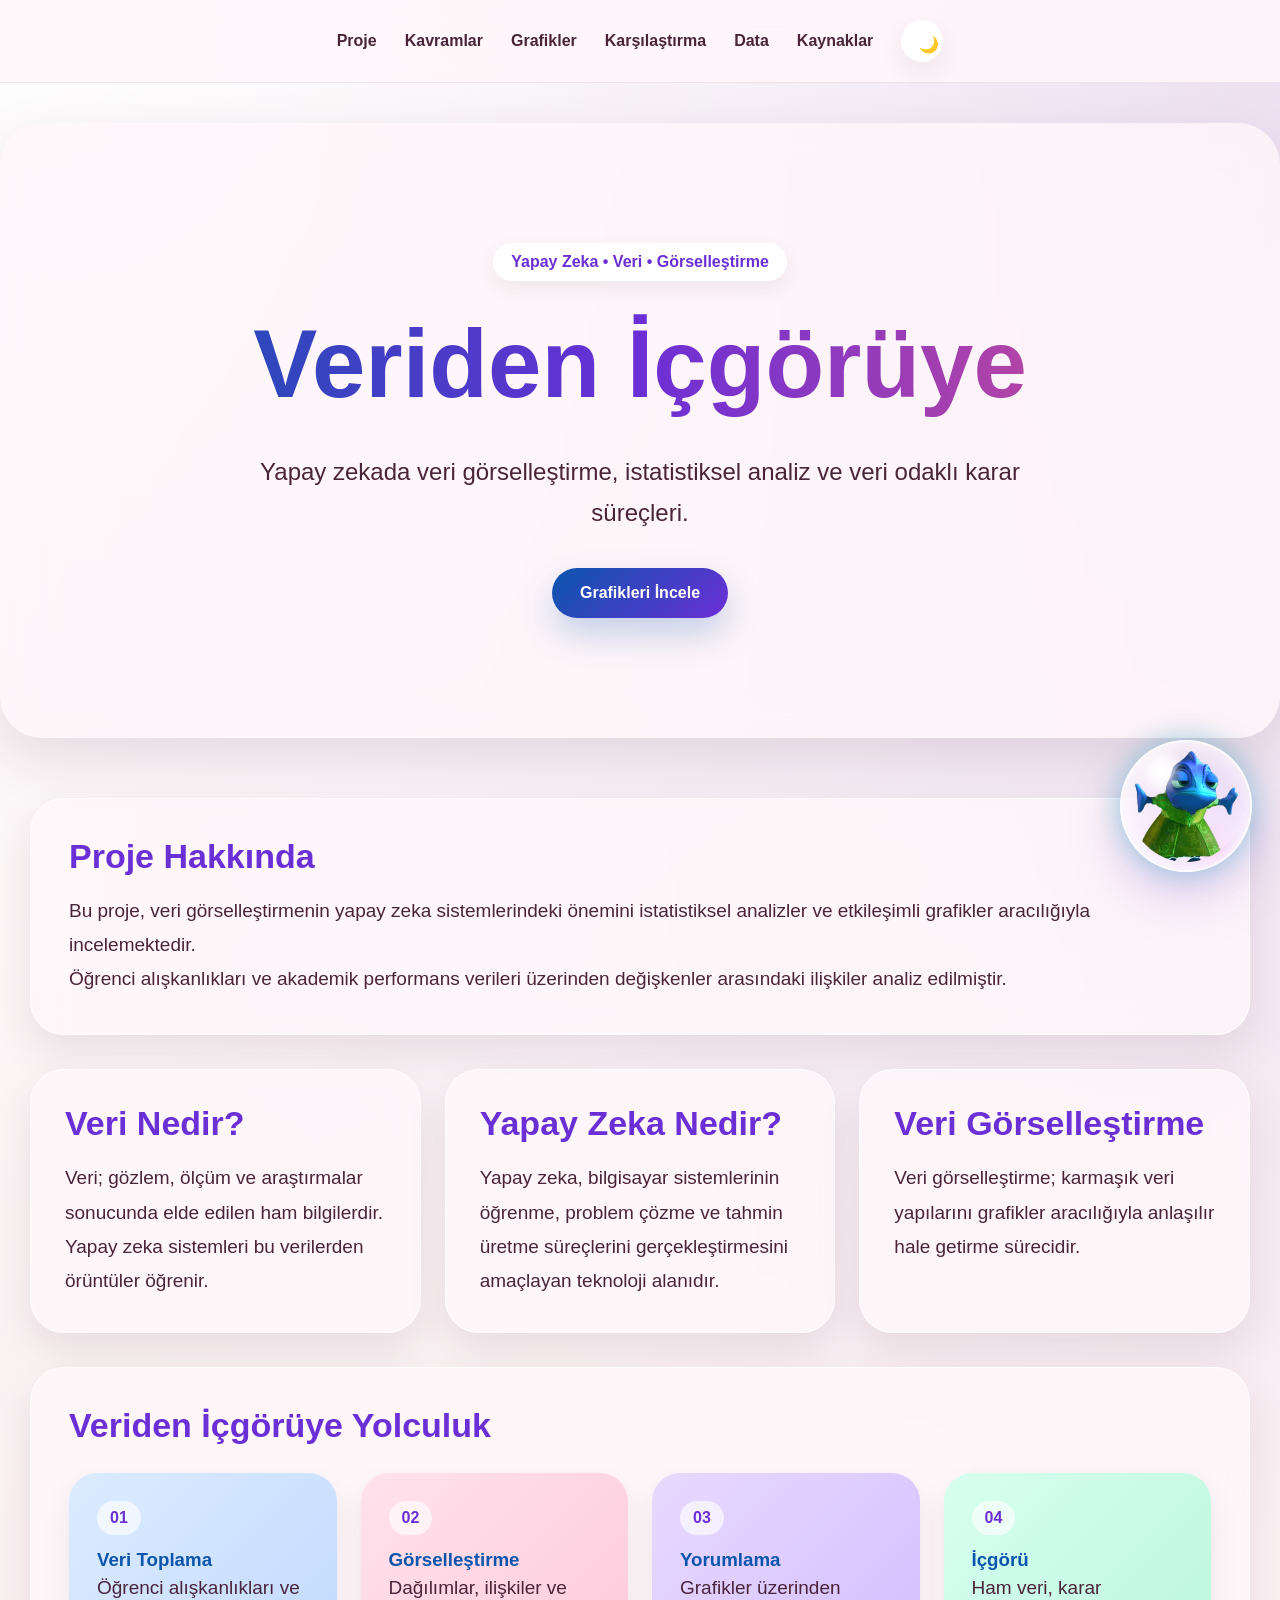
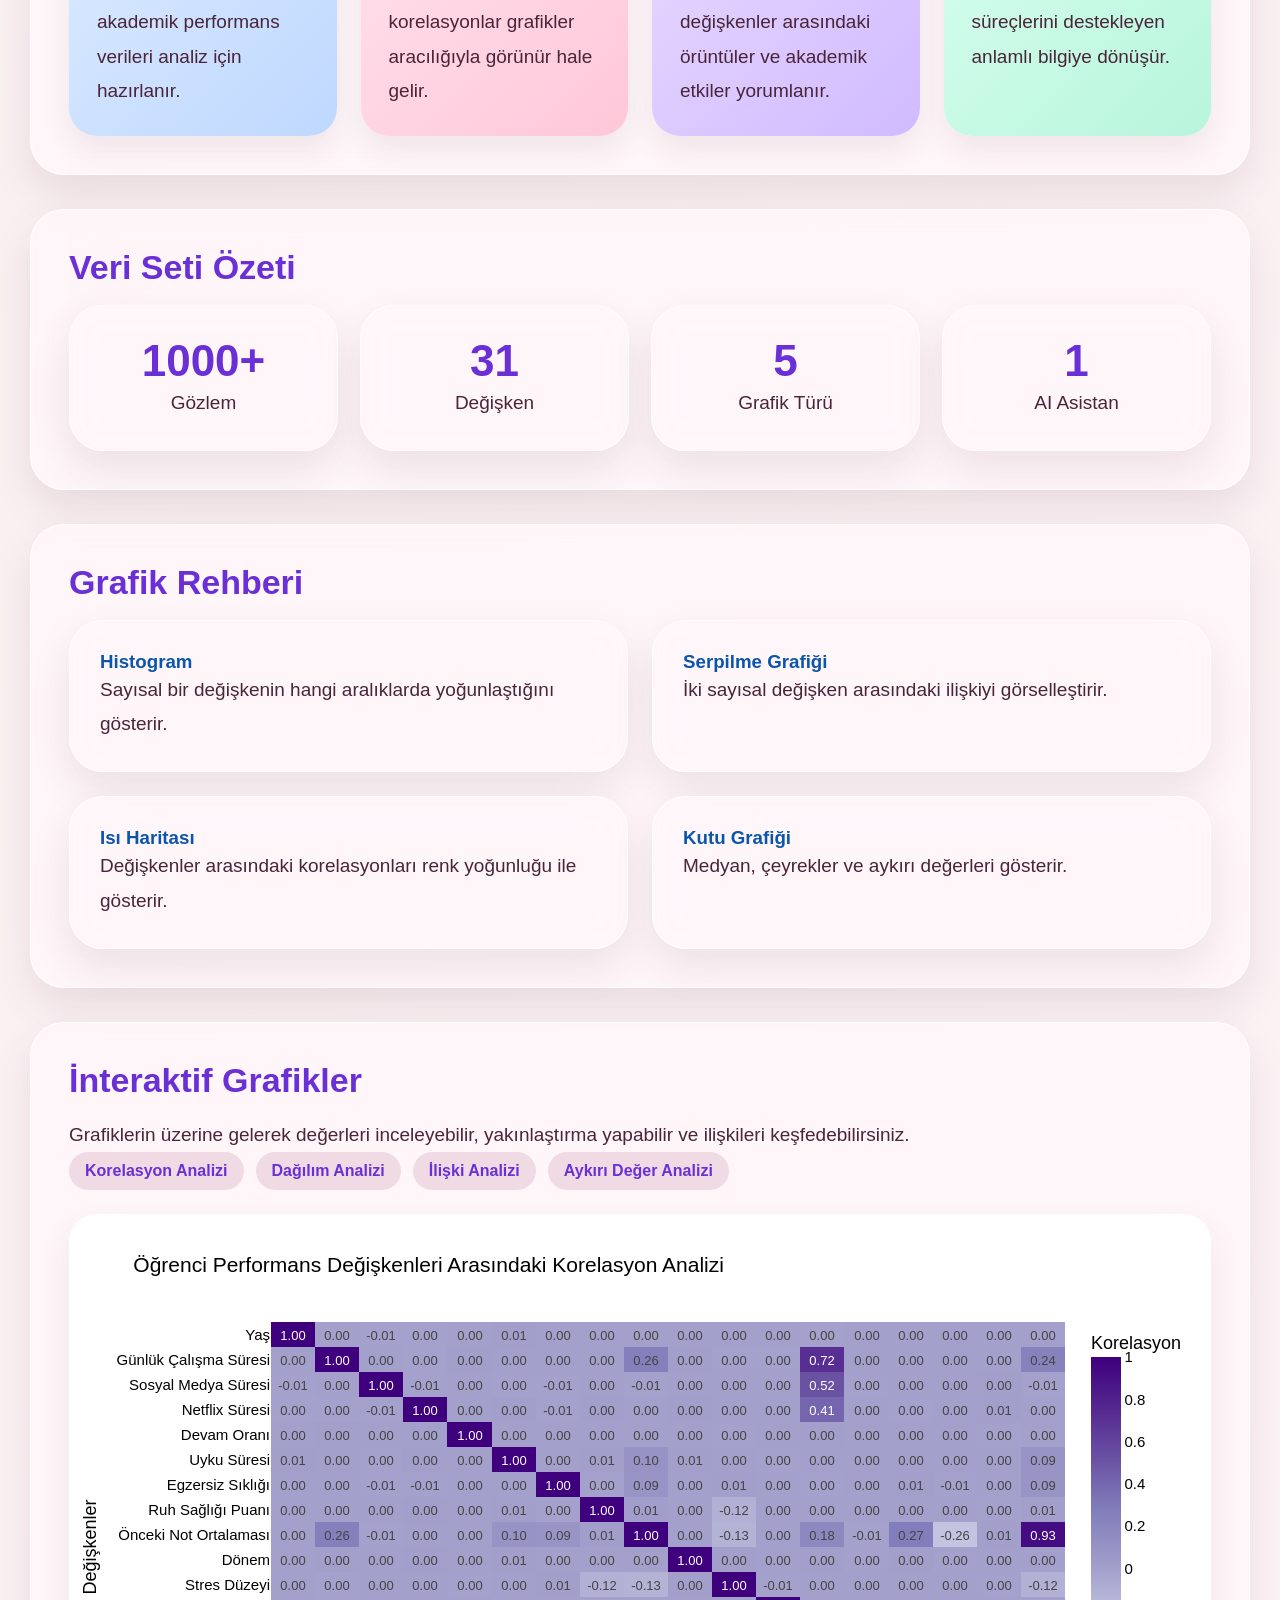
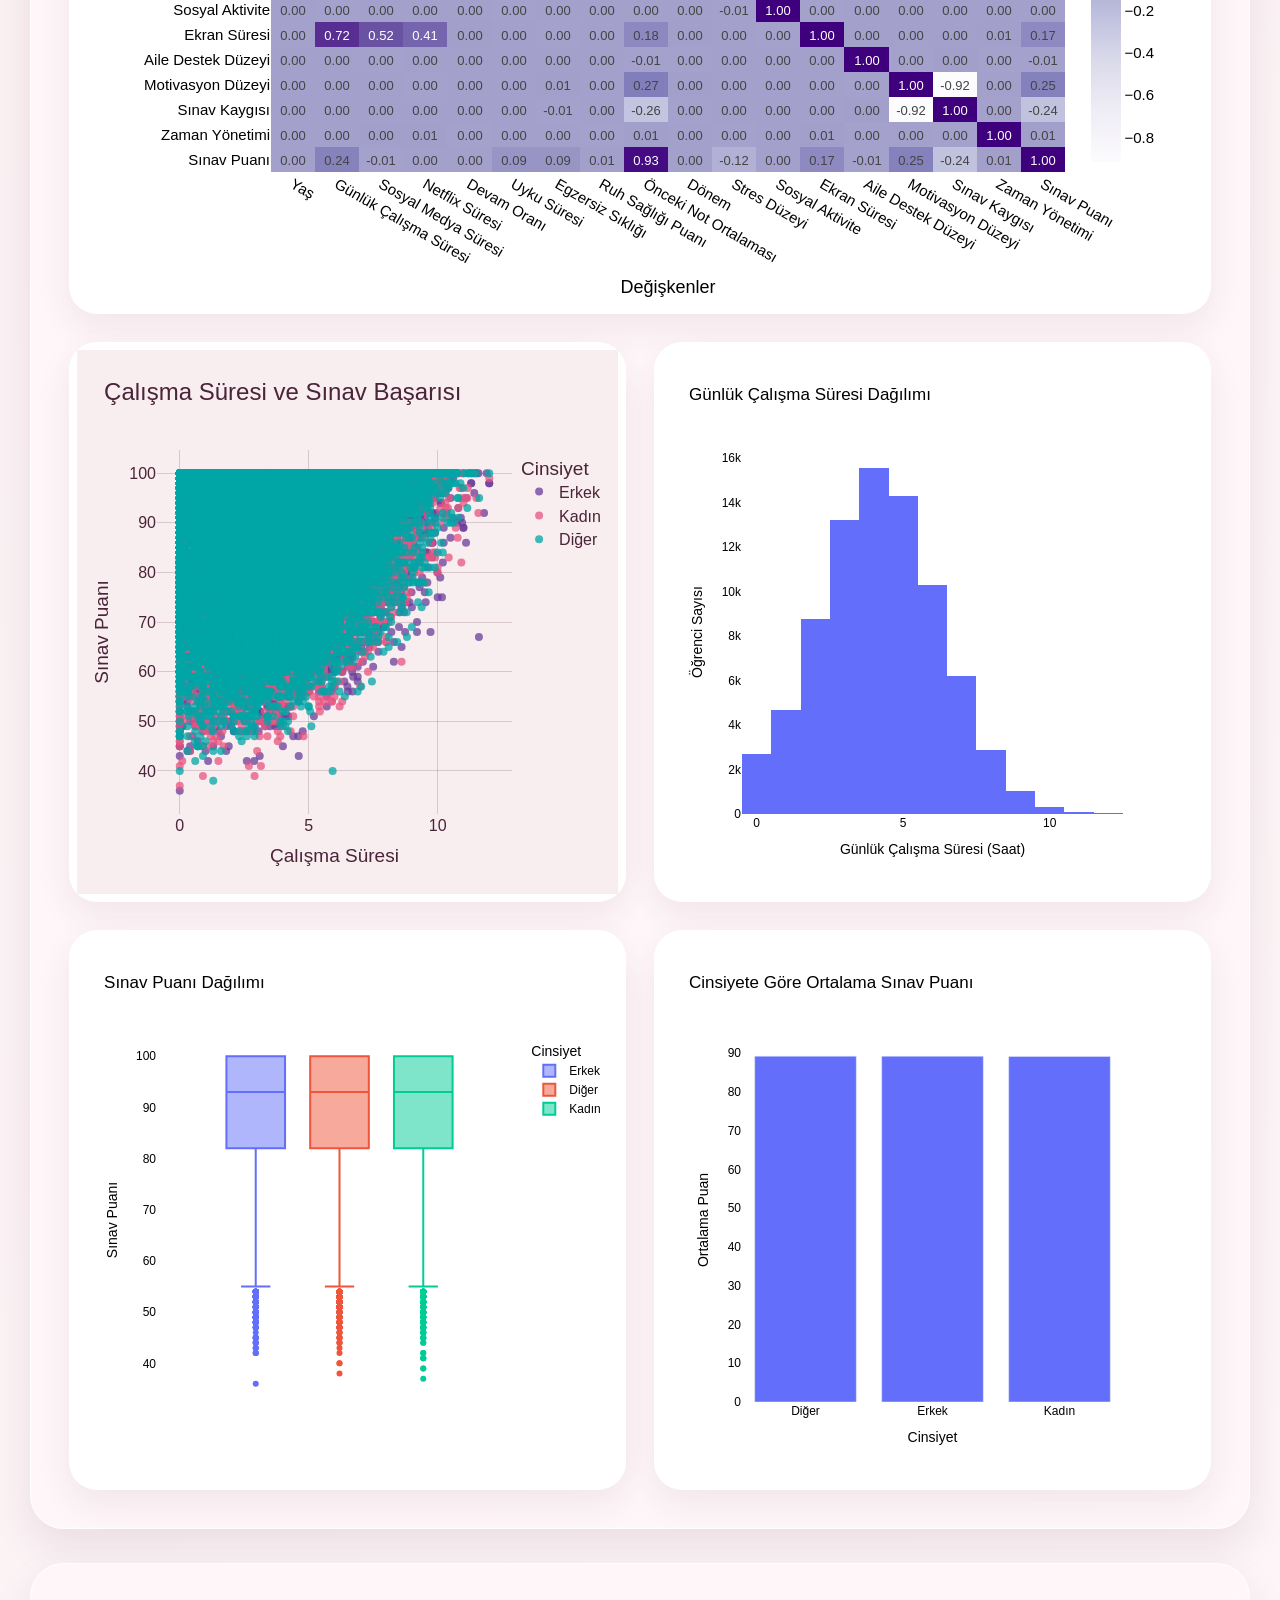
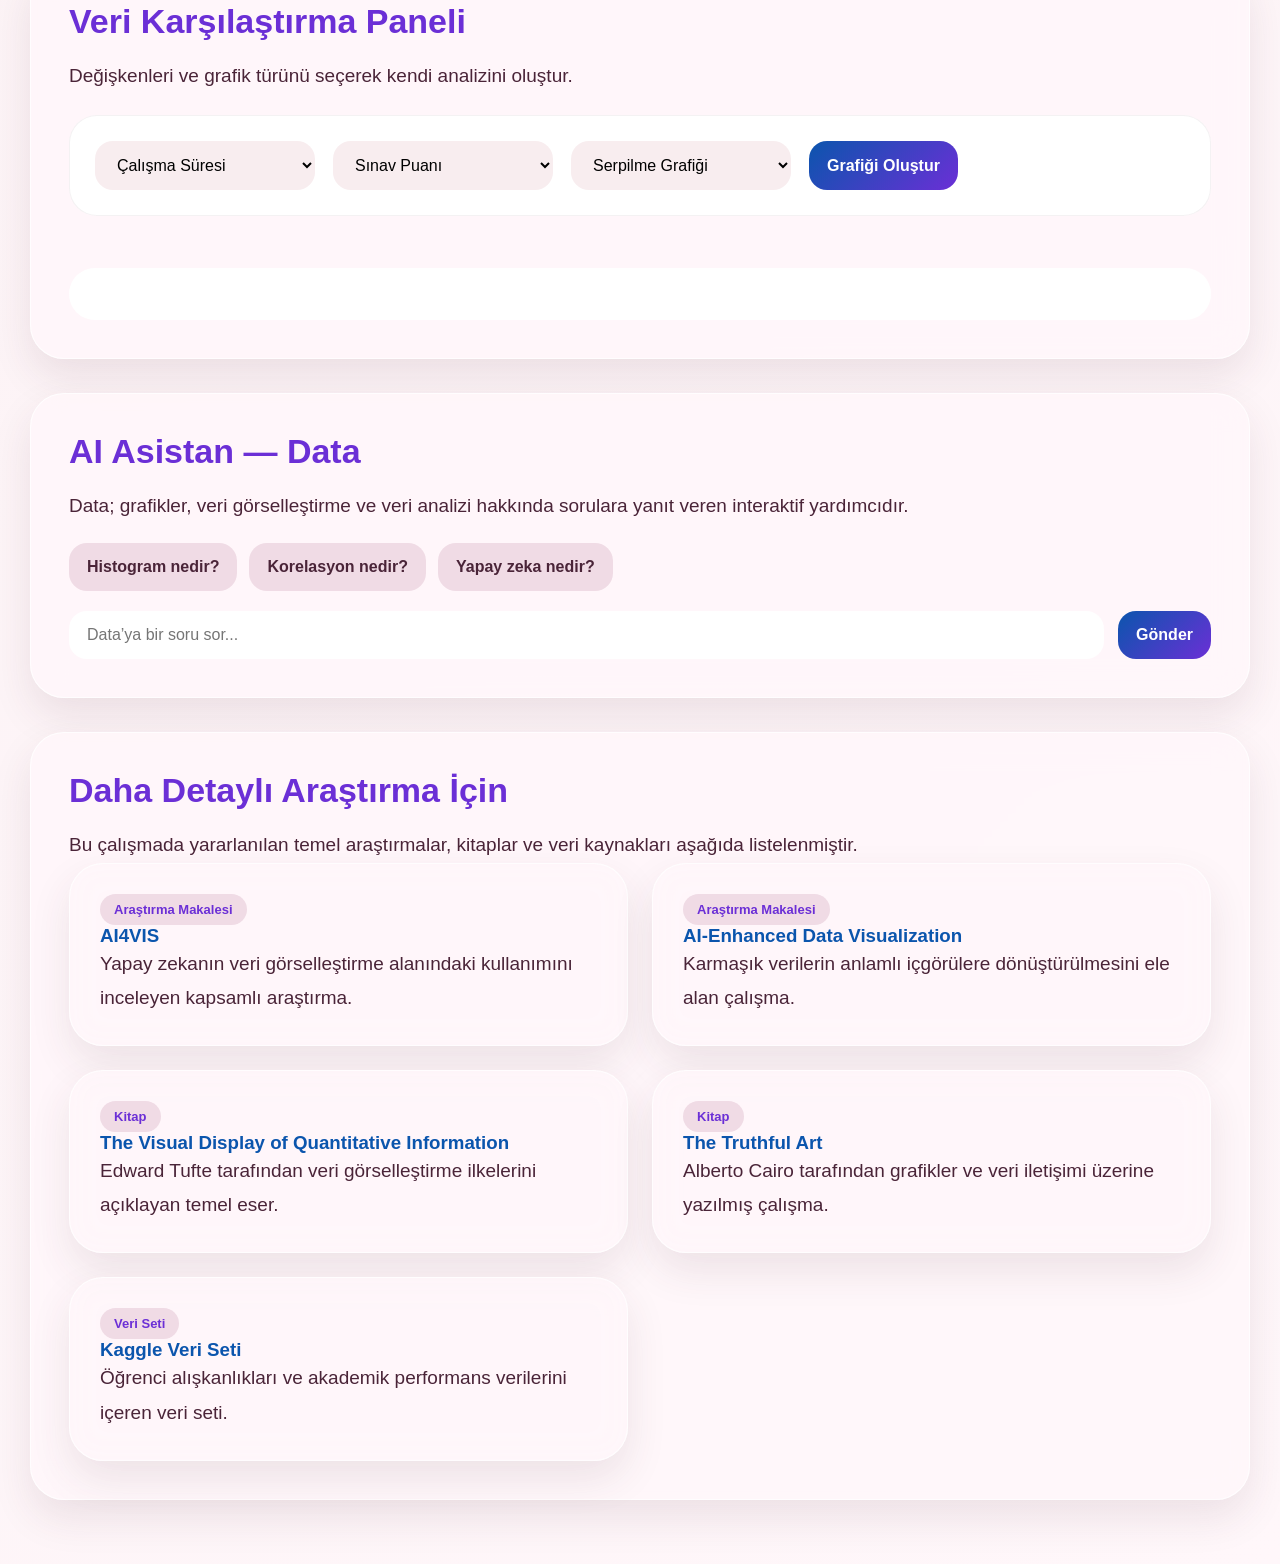
==== index.html @ aa3b6db4 "Add files via upload" ====
<!DOCTYPE html>
<html lang="tr">
<head>
  <meta charset="UTF-8">
  <meta name="viewport" content="width=device-width, initial-scale=1.0">
  <title>Veriden İçgörüye</title>
  <link rel="stylesheet" href="./style.css">
  <script src="https://cdn.plot.ly/plotly-2.35.2.min.js"></script>
  <script src="data.js"></script>
  <script src="script.js" defer></script>
</head>

<body>
  <nav class="ust-menu">
    <a href="#hakkinda">Proje</a>
    <a href="#kavramlar">Kavramlar</a>
    <a href="#grafikler">Grafikler</a>
    <a href="#compare">Karşılaştırma</a>
    <a href="#ai">Data</a>
    <a href="#kaynaklar">Kaynaklar</a>
    <button id="temaButonu" onclick="temaDegistir()">🌙</button>
  </nav>

  <section class="hero">
    <div class="etiket">Yapay Zeka • Veri • Görselleştirme</div>
    <h1>Veriden İçgörüye</h1>
    <p>Yapay zekada veri görselleştirme, istatistiksel analiz ve veri odaklı karar süreçleri.</p>
    <a href="#grafikler" class="ana-buton">Grafikleri İncele</a>
  </section>

  <main class="container">

    <section class="card" id="hakkinda">
      <h2>Proje Hakkında</h2>
      <p>Bu proje, veri görselleştirmenin yapay zeka sistemlerindeki önemini istatistiksel analizler ve etkileşimli grafikler aracılığıyla incelemektedir.</p>
      <p>Öğrenci alışkanlıkları ve akademik performans verileri üzerinden değişkenler arasındaki ilişkiler analiz edilmiştir.</p>
    </section>

    <section class="kavramlar" id="kavramlar">
      <div class="kavram-kart">
        <h2>Veri Nedir?</h2>
        <p>Veri; gözlem, ölçüm ve araştırmalar sonucunda elde edilen ham bilgilerdir. Yapay zeka sistemleri bu verilerden örüntüler öğrenir.</p>
      </div>

      <div class="kavram-kart">
        <h2>Yapay Zeka Nedir?</h2>
        <p>Yapay zeka, bilgisayar sistemlerinin öğrenme, problem çözme ve tahmin üretme süreçlerini gerçekleştirmesini amaçlayan teknoloji alanıdır.</p>
      </div>

      <div class="kavram-kart">
        <h2>Veri Görselleştirme</h2>
        <p>Veri görselleştirme; karmaşık veri yapılarını grafikler aracılığıyla anlaşılır hale getirme sürecidir.</p>
      </div>
    </section>

    <section class="card">
      <h2>Veriden İçgörüye Yolculuk</h2>

      <div class="yolculuk-grid">
        <div class="yolculuk-adim">
          <span>01</span>
          <h3>Veri Toplama</h3>
          <p>Öğrenci alışkanlıkları ve akademik performans verileri analiz için hazırlanır.</p>
        </div>

        <div class="yolculuk-adim">
          <span>02</span>
          <h3>Görselleştirme</h3>
          <p>Dağılımlar, ilişkiler ve korelasyonlar grafikler aracılığıyla görünür hale gelir.</p>
        </div>

        <div class="yolculuk-adim">
          <span>03</span>
          <h3>Yorumlama</h3>
          <p>Grafikler üzerinden değişkenler arasındaki örüntüler ve akademik etkiler yorumlanır.</p>
        </div>

        <div class="yolculuk-adim">
          <span>04</span>
          <h3>İçgörü</h3>
          <p>Ham veri, karar süreçlerini destekleyen anlamlı bilgiye dönüşür.</p>
        </div>
      </div>
    </section>

    <section class="card">
      <h2>Veri Seti Özeti</h2>
      <div class="istatistik-grid">
        <div class="istatistik-kart"><h3>1000+</h3><p>Gözlem</p></div>
        <div class="istatistik-kart"><h3>31</h3><p>Değişken</p></div>
        <div class="istatistik-kart"><h3>5</h3><p>Grafik Türü</p></div>
        <div class="istatistik-kart"><h3>1</h3><p>AI Asistan</p></div>
      </div>
    </section>

    <section class="card">
      <h2>Grafik Rehberi</h2>
      <div class="guide-grid">
        <div class="guide-item"><h3>Histogram</h3><p>Sayısal bir değişkenin hangi aralıklarda yoğunlaştığını gösterir.</p></div>
        <div class="guide-item"><h3>Serpilme Grafiği</h3><p>İki sayısal değişken arasındaki ilişkiyi görselleştirir.</p></div>
        <div class="guide-item"><h3>Isı Haritası</h3><p>Değişkenler arasındaki korelasyonları renk yoğunluğu ile gösterir.</p></div>
        <div class="guide-item"><h3>Kutu Grafiği</h3><p>Medyan, çeyrekler ve aykırı değerleri gösterir.</p></div>
      </div>
    </section>

    <section class="card" id="grafikler">
      <h2>İnteraktif Grafikler</h2>
      <p>Grafiklerin üzerine gelerek değerleri inceleyebilir, yakınlaştırma yapabilir ve ilişkileri keşfedebilirsiniz.</p>

      <div class="grafik-etiketleri">
        <span>Korelasyon Analizi</span>
        <span>Dağılım Analizi</span>
        <span>İlişki Analizi</span>
        <span>Aykırı Değer Analizi</span>
      </div>

      <div class="graphs">
        <iframe src="graphs/heatmap.html"></iframe>
        <iframe src="graphs/scatter.html"></iframe>
        <iframe src="graphs/histogram.html"></iframe>
        <iframe src="graphs/boxplot.html"></iframe>
        <iframe src="graphs/bar_chart.html"></iframe>
      </div>
    </section>

    <section class="card" id="compare">
      <h2>Veri Karşılaştırma Paneli</h2>
      <p>Değişkenleri ve grafik türünü seçerek kendi analizini oluştur.</p>

      <div class="compare-panel">
        <select id="xSelect">
          <option value="study_hours_per_day">Çalışma Süresi</option>
          <option value="social_media_hours">Sosyal Medya</option>
          <option value="sleep_hours">Uyku Süresi</option>
          <option value="motivation_level">Motivasyon</option>
        </select>

        <select id="ySelect">
          <option value="exam_score">Sınav Puanı</option>
          <option value="stress_level">Stres Düzeyi</option>
          <option value="mental_health_rating">Ruh Sağlığı</option>
          <option value="screen_time">Ekran Süresi</option>
        </select>

        <select id="chartSelect">
          <option value="scatter">Serpilme Grafiği</option>
          <option value="bar">Sütun Grafiği</option>
          <option value="histogram">Histogram</option>
          <option value="box">Kutu Grafiği</option>
        </select>

        <button onclick="generateComparison()">Grafiği Oluştur</button>
      </div>

      <div id="comparisonChart"></div>
      <div id="comparisonResult"></div>
    </section>

    <section class="card data-chat" id="ai">
      <h2>AI Asistan — Data</h2>
      <p>Data; grafikler, veri görselleştirme ve veri analizi hakkında sorulara yanıt veren interaktif yardımcıdır.</p>

      <div class="hazir-sorular">
        <button onclick="hazirSoru('Histogram nedir?')">Histogram nedir?</button>
        <button onclick="hazirSoru('Korelasyon nedir?')">Korelasyon nedir?</button>
        <button onclick="hazirSoru('Yapay zeka nedir?')">Yapay zeka nedir?</button>
      </div>

      <div id="chatAlan"></div>

      <div class="chat-giris">
        <input type="text" id="kullaniciSorusu" placeholder="Data’ya bir soru sor...">
        <button onclick="dataCevapla()">Gönder</button>
      </div>
    </section>

    <section class="card" id="kaynaklar">
      <h2>Daha Detaylı Araştırma İçin</h2>
      <p class="small">Bu çalışmada yararlanılan temel araştırmalar, kitaplar ve veri kaynakları aşağıda listelenmiştir.</p>

      <div class="kaynak-grid">
        <a class="kaynak-kart" href="https://arxiv.org/pdf/2102.01330" target="_blank">
          <span class="etiket-mini">Araştırma Makalesi</span>
          <h3>AI4VIS</h3>
          <p>Yapay zekanın veri görselleştirme alanındaki kullanımını inceleyen kapsamlı araştırma.</p>
        </a>

        <a class="kaynak-kart" href="https://www.researchgate.net/publication/377444414_AI-Enhanced_Data_Visualization_Transforming_Complex_Data_into_Actionable_Insights" target="_blank">
          <span class="etiket-mini">Araştırma Makalesi</span>
          <h3>AI-Enhanced Data Visualization</h3>
          <p>Karmaşık verilerin anlamlı içgörülere dönüştürülmesini ele alan çalışma.</p>
        </a>

        <div class="kaynak-kart">
          <span class="etiket-mini">Kitap</span>
          <h3>The Visual Display of Quantitative Information</h3>
          <p>Edward Tufte tarafından veri görselleştirme ilkelerini açıklayan temel eser.</p>
        </div>

        <div class="kaynak-kart">
          <span class="etiket-mini">Kitap</span>
          <h3>The Truthful Art</h3>
          <p>Alberto Cairo tarafından grafikler ve veri iletişimi üzerine yazılmış çalışma.</p>
        </div>

        <a class="kaynak-kart" href="https://www.kaggle.com/datasets/aryan208/student-habits-and-academic-performance-dataset" target="_blank">
          <span class="etiket-mini">Veri Seti</span>
          <h3>Kaggle Veri Seti</h3>
          <p>Öğrenci alışkanlıkları ve akademik performans verilerini içeren veri seti.</p>
        </a>
      </div>
    </section>

  </main>

  





<button id="dataFloatButton" onclick="document.getElementById('ai').scrollIntoView({behavior:'smooth', block:'center'})">
  <span class="data-bubble-img">
    <img src="assets/data-chameleon.png" alt="Data">
  </span>
</button>




</body>
</html>
---- style.css ----
*{
  margin:0;
  padding:0;
  box-sizing:border-box;
  scroll-behavior:smooth;
}

body{
  font-family:-apple-system,BlinkMacSystemFont,"Segoe UI",sans-serif;
  background:
    radial-gradient(circle at top left, rgba(255,255,255,0.95), transparent 28%),
    radial-gradient(circle at top right, rgba(107,47,214,0.14), transparent 24%),
    linear-gradient(135deg,#F8EDEF,#FFF7FA);
  color:#4A2438;
  overflow-x:hidden;
}

/* NAVBAR */
.ust-menu{
  position:sticky;
  top:0;
  z-index:9999;
  width:100%;
  display:flex;
  justify-content:center;
  align-items:center;
  gap:28px;
  padding:20px;
  background:rgba(255,247,250,0.82);
  backdrop-filter:blur(18px);
  border-bottom:1px solid rgba(74,36,56,0.08);
}

.ust-menu a{
  text-decoration:none;
  color:#4A2438;
  font-weight:700;
  transition:.2s;
}

.ust-menu a:hover{
  color:#6b2fd6;
}

#temaButonu{
  width:42px;
  height:42px;
  border:none;
  border-radius:50%;
  background:white;
  cursor:pointer;
  box-shadow:0 10px 24px rgba(74,36,56,0.08);
}

/* HERO */
.hero{
  max-width:1350px;
  margin:40px auto 30px;
  padding:120px 40px;
  text-align:center;
  border-radius:42px;
  background:rgba(255,247,250,0.78);
  backdrop-filter:blur(18px);
  box-shadow:0 20px 55px rgba(74,36,56,0.12);
}

.etiket{
  display:inline-block;
  padding:10px 18px;
  border-radius:999px;
  background:white;
  color:#6b2fd6;
  font-weight:700;
  box-shadow:0 8px 20px rgba(74,36,56,0.08);
}

.hero h1{
  margin:26px 0 18px;
  padding-bottom:14px;
  font-size:96px;
  line-height:1.18;
  overflow:visible;
  background:linear-gradient(90deg,#0b55ad,#6b2fd6,#d94f8c);
  -webkit-background-clip:text;
  -webkit-text-fill-color:transparent;
}

.hero p{
  max-width:850px;
  margin:auto;
  font-size:24px;
  line-height:1.7;
}

.ana-buton{
  display:inline-block;
  margin-top:34px;
  padding:16px 28px;
  border-radius:999px;
  background:linear-gradient(135deg,#0b55ad,#6b2fd6);
  color:white;
  text-decoration:none;
  font-weight:700;
  box-shadow:0 16px 35px rgba(11,85,173,0.24);
}

/* CONTAINER */
.container{
  max-width:1350px;
  margin:auto;
  padding:30px;
}

/* CARD */
.card,
.kavram-kart,
.guide-item,
.kaynak-kart,
.istatistik-kart{
  background:rgba(255,247,250,0.82);
  backdrop-filter:blur(16px);
  border-radius:34px;
  border:1px solid rgba(255,255,255,0.8);
  box-shadow:0 18px 40px rgba(74,36,56,0.10);
}

.card{
  padding:38px;
  margin-bottom:34px;
}

.card:hover,
.kavram-kart:hover,
.guide-item:hover,
.kaynak-kart:hover,
.istatistik-kart:hover{
  transform:translateY(-4px);
  transition:.25s ease;
}

h2{
  font-size:34px;
  color:#6b2fd6;
  margin-bottom:18px;
}

h3{
  color:#0b55ad;
}

p,
li{
  font-size:19px;
  line-height:1.8;
}

/* KAVRAMLAR */
.kavramlar{
  display:grid;
  grid-template-columns:repeat(3,1fr);
  gap:24px;
  margin-bottom:34px;
}

.kavram-kart{
  padding:34px;
}

/* YOLCULUK */
.yolculuk-grid{
  display:grid;
  grid-template-columns:repeat(4,1fr);
  gap:24px;
  margin-top:28px;
}

.yolculuk-adim{
  position:relative;
  overflow:hidden;
  padding:28px;
  border-radius:28px;
  box-shadow:0 14px 30px rgba(74,36,56,0.08);
}

.yolculuk-adim:nth-child(1){
  background:linear-gradient(135deg,#DCEBFF,#BFD8FF);
}

.yolculuk-adim:nth-child(2){
  background:linear-gradient(135deg,#FFE2EC,#FFC7D9);
}

.yolculuk-adim:nth-child(3){
  background:linear-gradient(135deg,#E8D9FF,#D0BBFF);
}

.yolculuk-adim:nth-child(4){
  background:linear-gradient(135deg,#D8FFF0,#B7F5DB);
}

.yolculuk-adim span{
  display:inline-block;
  margin-bottom:14px;
  padding:8px 13px;
  border-radius:999px;
  background:rgba(255,255,255,0.65);
  font-weight:800;
  color:#6b2fd6;
}

/* İSTATİSTİK */
.istatistik-grid{
  display:grid;
  grid-template-columns:repeat(4,1fr);
  gap:22px;
}

.istatistik-kart{
  padding:30px;
  text-align:center;
}

.istatistik-kart h3{
  font-size:44px;
  color:#6b2fd6;
}

/* REHBER */
.guide-grid{
  display:grid;
  grid-template-columns:repeat(2,1fr);
  gap:24px;
}

.guide-item{
  padding:30px;
}

/* GRAFİKLER */
.grafik-etiketleri{
  display:flex;
  flex-wrap:wrap;
  gap:12px;
  margin-bottom:24px;
}

.grafik-etiketleri span{
  padding:10px 16px;
  border-radius:999px;
  background:#f0dbe5;
  color:#6b2fd6;
  font-weight:700;
}

.graphs{
  display:grid;
  grid-template-columns:1fr 1fr;
  gap:28px;
}

.graphs iframe:first-child{
  grid-column:1 / -1;
  height:700px;
}

iframe{
  width:100%;
  height:560px;
  border:none;
  border-radius:28px;
  background:white;
  box-shadow:0 14px 35px rgba(74,36,56,0.08);
}

/* COMPARE */
.compare-panel{
  display:flex;
  flex-wrap:wrap;
  gap:18px;
  margin-top:22px;
  padding:26px;
  border-radius:28px;
  background:white;
  box-shadow:inset 0 0 0 1px rgba(74,36,56,0.06);
}

select,
button,
input{
  border:none;
  border-radius:18px;
  padding:15px 18px;
  font-size:16px;
}

select{
  min-width:220px;
  background:#F8EDEF;
}

button{
  background:linear-gradient(135deg,#0b55ad,#6b2fd6);
  color:white;
  cursor:pointer;
  font-weight:700;
}

#comparisonChart{
  margin-top:28px;
  border-radius:28px;
  overflow:hidden;
  background:white;
  box-shadow:0 16px 40px rgba(74,36,56,0.10);
}

#comparisonResult{
  margin-top:24px;
  padding:26px;
  border-radius:26px;
  background:white;
}

/* CHAT */
.hazir-sorular{
  display:flex;
  flex-wrap:wrap;
  gap:12px;
  margin:20px 0;
}

.hazir-sorular button{
  background:#f0dbe5;
  color:#4A2438;
}

.chat-giris{
  display:flex;
  gap:14px;
  margin-top:20px;
}

.chat-giris input{
  flex:1;
  background:white;
}

.chat-mesaj{
  max-width:78%;
  padding:18px 20px;
  border-radius:24px;
  margin-bottom:16px;
}

.bot{
  background:#f0dbe5;
}

.kullanici{
  background:linear-gradient(135deg,#0b55ad,#6b2fd6);
  color:white;
  margin-left:auto;
}

/* KAYNAK */
.kaynak-grid{
  display:grid;
  grid-template-columns:repeat(2,1fr);
  gap:24px;
}

.kaynak-kart{
  display:block;
  padding:30px;
  text-decoration:none;
  color:#4A2438;
}

.etiket-mini{
  display:inline-block;
  padding:8px 14px;
  border-radius:999px;
  background:#f0dbe5;
  color:#6b2fd6;
  font-size:13px;
  font-weight:700;
}

/* DATA */
#dataFloatButton{
  position:fixed;
  right:28px;
  bottom:28px;
  z-index:99999;
  display:flex;
  align-items:center;
  gap:12px;
  min-width:155px;
  height:78px;
  padding:10px 18px;
  border:none;
  border-radius:999px;
  background:linear-gradient(135deg,#8ef0c0,#6ad7ff,#d9b8ff);
  color:#4A2438;
  box-shadow:0 20px 45px rgba(107,47,214,0.28);
  cursor:pointer;
  animation:dataFloat 3s ease-in-out infinite;
}

.data-bubble-img{
  width:58px;
  height:58px;
  border-radius:50%;
  background:rgba(255,255,255,0.55);
  display:flex;
  align-items:center;
  justify-content:center;
  overflow:hidden;
}

.data-bubble-img img{
  width:52px;
  height:52px;
  object-fit:contain;
}

@keyframes dataFloat{
  0%,100%{ transform:translateY(0) rotate(-1deg); }
  50%{ transform:translateY(-9px) rotate(2deg); }
}

/* DARK */
body.karanlik{
  background:
    radial-gradient(circle at top right, rgba(107,47,214,0.25), transparent 24%),
    linear-gradient(135deg,#120819,#1d0f2b,#08172f);
  color:#F8EDEF;
}

body.karanlik .ust-menu,
body.karanlik .hero,
body.karanlik .card,
body.karanlik .kavram-kart,
body.karanlik .guide-item,
body.karanlik .kaynak-kart,
body.karanlik .istatistik-kart{
  background:rgba(26,16,40,0.84);
  color:#F8EDEF;
}

body.karanlik p,
body.karanlik li,
body.karanlik .ust-menu a{
  color:#f2dce8;
}

body.karanlik select,
body.karanlik input,
body.karanlik .compare-panel{
  background:#241235;
  color:white;
}

/* MOBILE */
@media(max-width:900px){

  .hero{
    padding:80px 24px;
  }

  .hero h1{
    font-size:58px;
  }

  .kavramlar,
  .graphs,
  .istatistik-grid,
  .guide-grid,
  .kaynak-grid,
  .yolculuk-grid{
    grid-template-columns:1fr;
  }

  .container{
    padding:18px;
  }

  #dataFloatButton{
    right:16px;
    bottom:16px;
  }
}

/* DATA SADE BALONCUK */
#dataFloatButton{
  min-width:92px !important;
  width:92px !important;
  height:92px !important;
  padding:0 !important;
  border-radius:50% !important;
  background:rgba(255,247,250,0.72) !important;
  backdrop-filter:blur(18px) !important;
  border:1px solid rgba(255,255,255,0.85) !important;
  display:flex !important;
  align-items:center !important;
  justify-content:center !important;
  overflow:hidden !important;
}

.data-bubble-img{
  width:82px !important;
  height:82px !important;
  border-radius:50% !important;
  background:
    radial-gradient(circle at 35% 25%, rgba(255,255,255,0.9), transparent 25%),
    rgba(255,255,255,0.35) !important;
  display:flex !important;
  align-items:center !important;
  justify-content:center !important;
}

.data-bubble-img img{
  width:76px !important;
  height:76px !important;
  object-fit:contain !important;
  transition:filter .35s ease, transform .35s ease !important;
}

/* Grafik türüne göre Data rengi */
#dataFloatButton.data-scatter .data-bubble-img img{
  filter:hue-rotate(120deg) saturate(1.45) brightness(1.05);
}

#dataFloatButton.data-histogram .data-bubble-img img{
  filter:hue-rotate(300deg) saturate(1.55) brightness(1.08);
}

#dataFloatButton.data-bar .data-bubble-img img{
  filter:hue-rotate(190deg) saturate(1.6) brightness(1.05);
}

#dataFloatButton.data-box .data-bubble-img img{
  filter:hue-rotate(260deg) saturate(1.55) brightness(1.05);
}

/* DATA ANİMETİK BALONCUK */
#dataFloatButton{
  width:132px !important;
  height:132px !important;
  min-width:132px !important;
  padding:0 !important;
  border-radius:50% !important;
  background:
    radial-gradient(circle at 30% 22%, rgba(255,255,255,0.95), transparent 18%),
    radial-gradient(circle at 72% 82%, rgba(255,170,230,0.45), transparent 20%),
    linear-gradient(135deg, rgba(255,255,255,0.45), rgba(203,170,255,0.35)) !important;
  backdrop-filter:blur(18px) saturate(1.4) !important;
  border:2px solid rgba(255,255,255,0.85) !important;
  box-shadow:
    0 0 28px rgba(217,79,140,0.35),
    0 22px 55px rgba(107,47,214,0.25),
    inset 0 0 24px rgba(255,255,255,0.95),
    inset 10px 12px 24px rgba(255,255,255,0.45) !important;
  overflow:hidden !important;
  animation:dataBubbleFloat 3.4s ease-in-out infinite !important;
}

#dataFloatButton::before{
  content:"";
  position:absolute;
  inset:8px;
  border-radius:50%;
  background:
    radial-gradient(circle at 30% 20%, rgba(255,255,255,0.9), transparent 18%),
    radial-gradient(circle at 80% 78%, rgba(255,255,255,0.35), transparent 20%);
  pointer-events:none;
  z-index:3;
}

#dataFloatButton::after{
  content:"";
  position:absolute;
  width:34px;
  height:34px;
  right:-14px;
  bottom:-10px;
  border-radius:50%;
  background:rgba(255,255,255,0.55);
  box-shadow:
    22px 28px 0 -8px rgba(255,255,255,0.45),
    38px 48px 0 -14px rgba(255,255,255,0.35);
  z-index:4;
}

.data-bubble-img{
  width:112px !important;
  height:112px !important;
  border-radius:50% !important;
  overflow:hidden !important;
  background:transparent !important;
  display:flex !important;
  align-items:center !important;
  justify-content:center !important;
  position:relative !important;
  z-index:2 !important;
}

.data-bubble-img img{
  width:118px !important;
  height:118px !important;
  object-fit:cover !important;
  border-radius:50% !important;
  transform:scale(1.18) translateY(3px) !important;
  mix-blend-mode:multiply;
  transition:filter .4s ease, transform .4s ease !important;
}

/* Yazı görünmesin */
#dataFloatButton strong{
  display:none !important;
}

/* Grafik seçimine göre baloncuk + Data rengi */
#dataFloatButton.data-scatter{
  box-shadow:
    0 0 30px rgba(0,166,166,0.38),
    0 22px 55px rgba(107,47,214,0.22),
    inset 0 0 24px rgba(255,255,255,0.95) !important;
}

#dataFloatButton.data-scatter .data-bubble-img img{
  filter:hue-rotate(120deg) saturate(1.5) brightness(1.08);
}

#dataFloatButton.data-histogram{
  box-shadow:
    0 0 30px rgba(231,84,128,0.42),
    0 22px 55px rgba(217,79,140,0.24),
    inset 0 0 24px rgba(255,255,255,0.95) !important;
}

#dataFloatButton.data-histogram .data-bubble-img img{
  filter:hue-rotate(305deg) saturate(1.65) brightness(1.08);
}

#dataFloatButton.data-bar{
  box-shadow:
    0 0 30px rgba(77,124,255,0.42),
    0 22px 55px rgba(11,85,173,0.25),
    inset 0 0 24px rgba(255,255,255,0.95) !important;
}

#dataFloatButton.data-bar .data-bubble-img img{
  filter:hue-rotate(190deg) saturate(1.7) brightness(1.08);
}

#dataFloatButton.data-box{
  box-shadow:
    0 0 30px rgba(139,92,246,0.45),
    0 22px 55px rgba(107,47,214,0.26),
    inset 0 0 24px rgba(255,255,255,0.95) !important;
}

#dataFloatButton.data-box .data-bubble-img img{
  filter:hue-rotate(260deg) saturate(1.65) brightness(1.08);
}

@keyframes dataBubbleFloat{
  0%,100%{
    transform:translateY(0) rotate(-1deg) scale(1);
  }
  50%{
    transform:translateY(-10px) rotate(2deg) scale(1.03);
  }
}
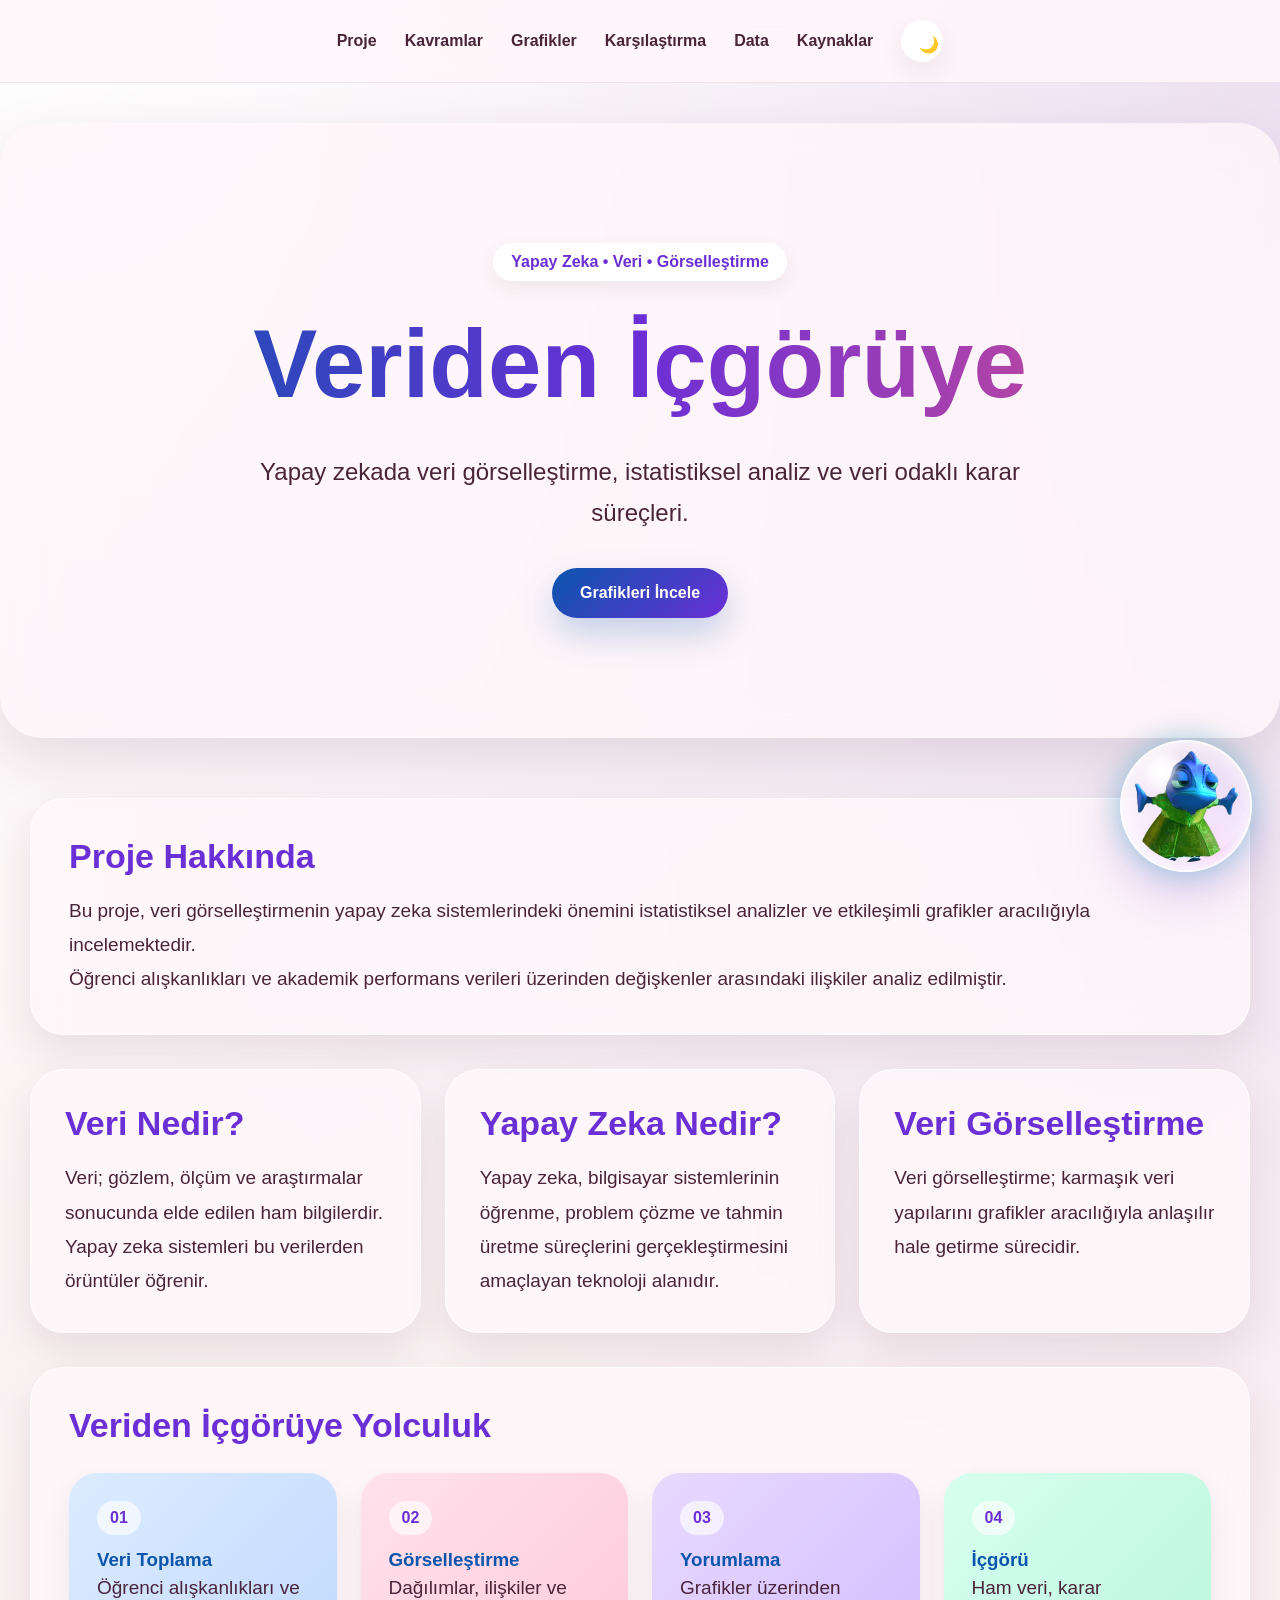
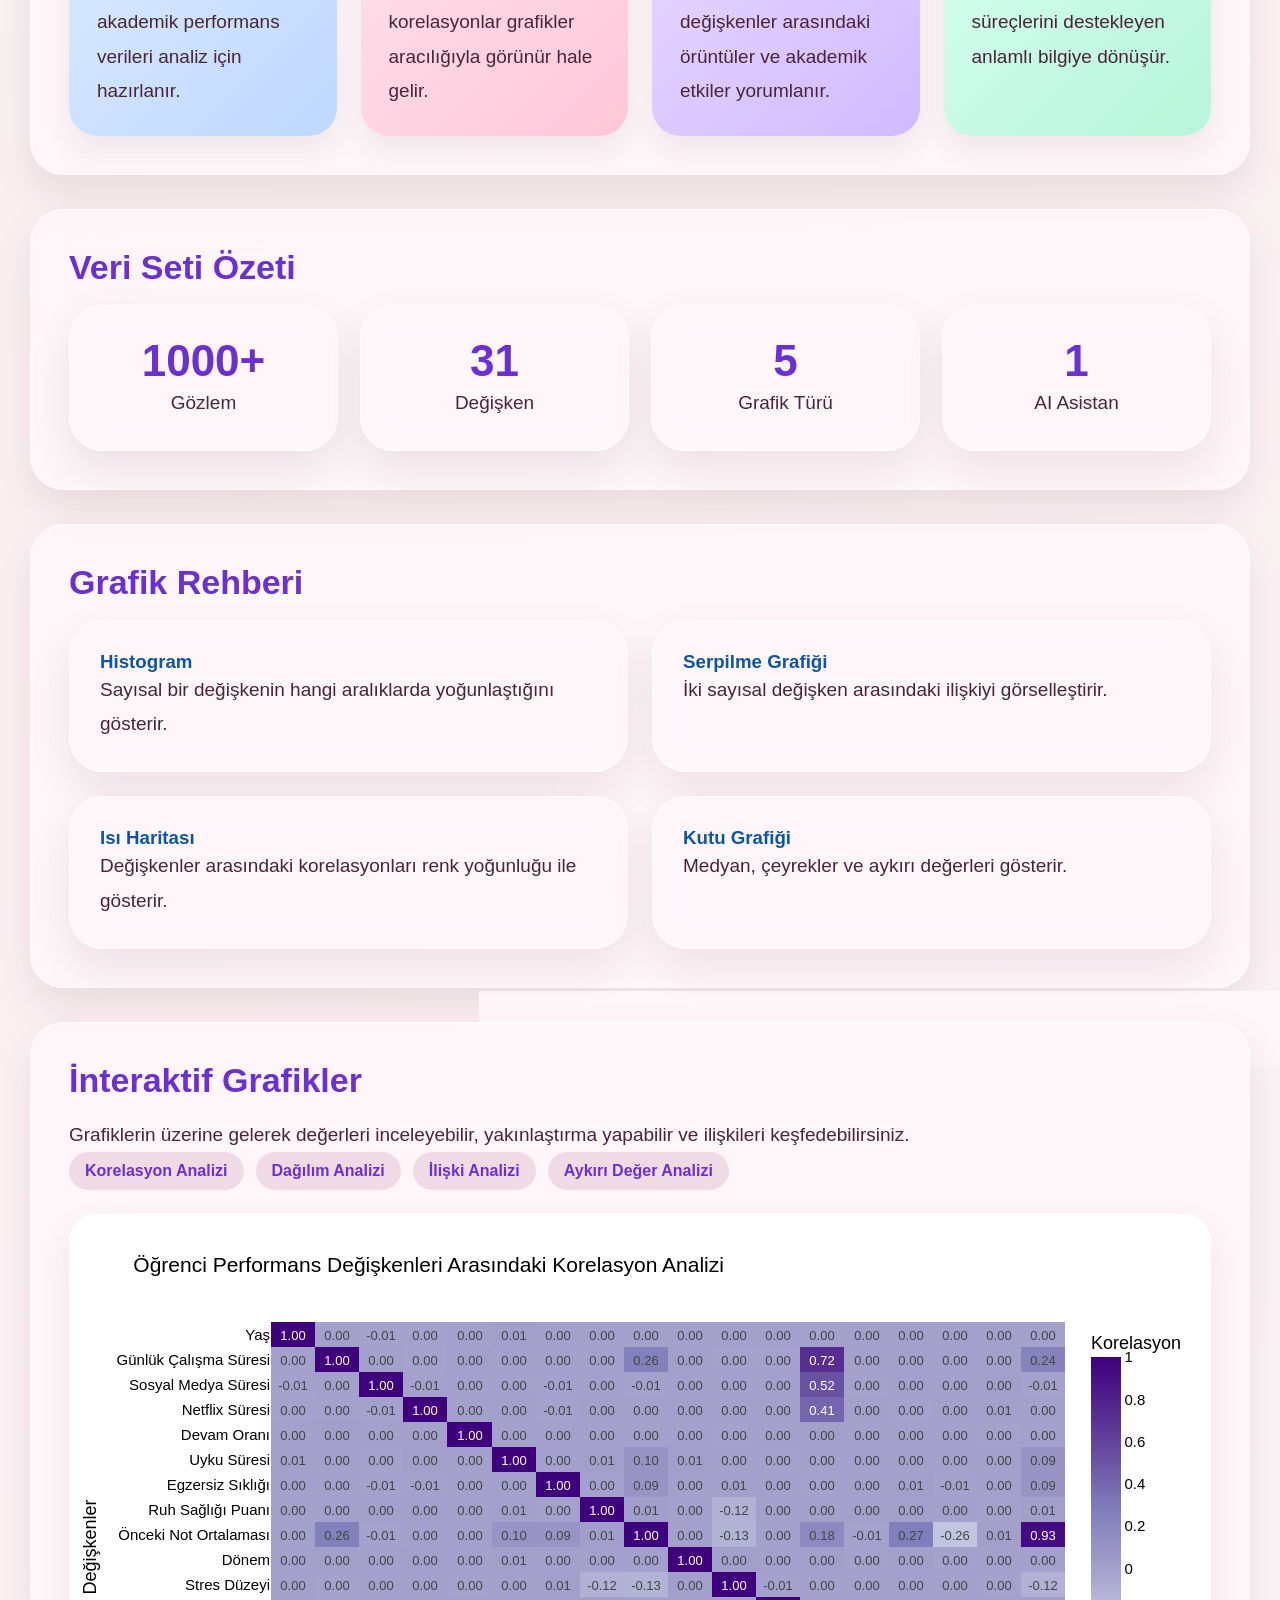
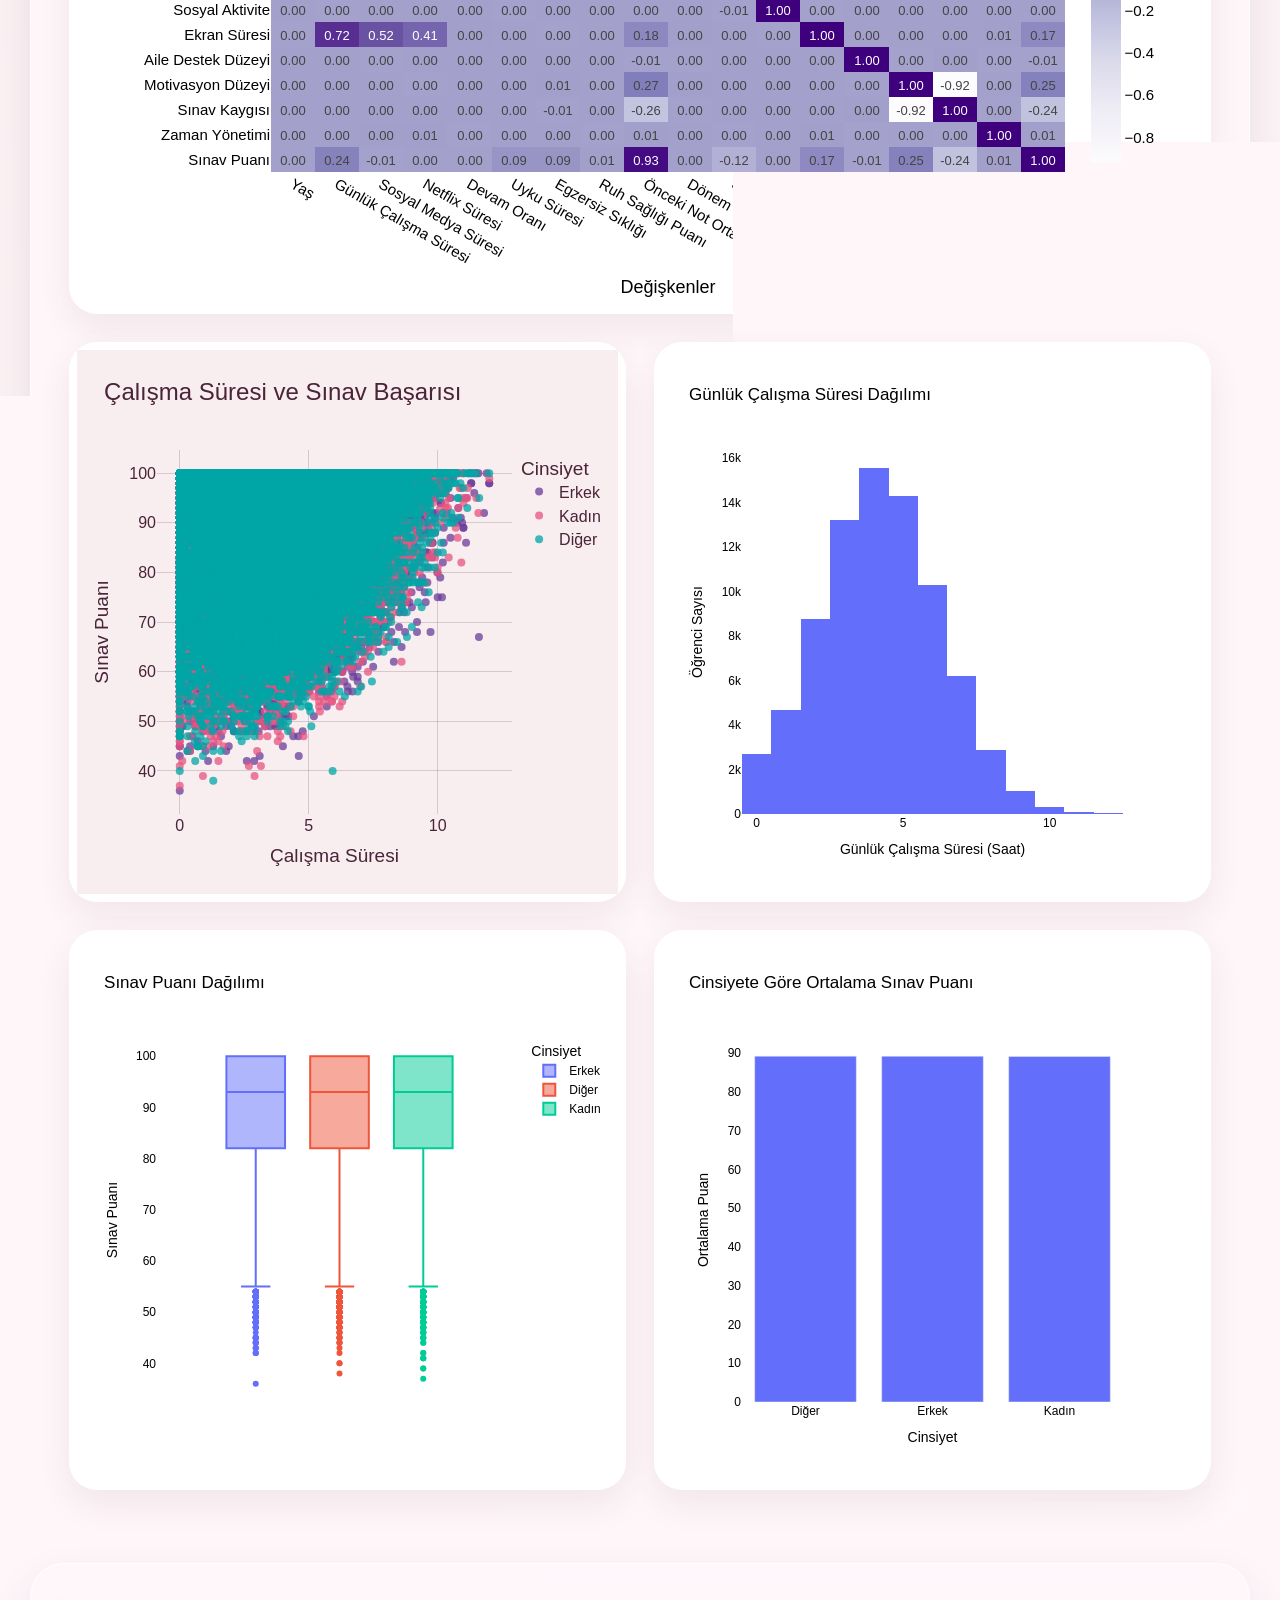
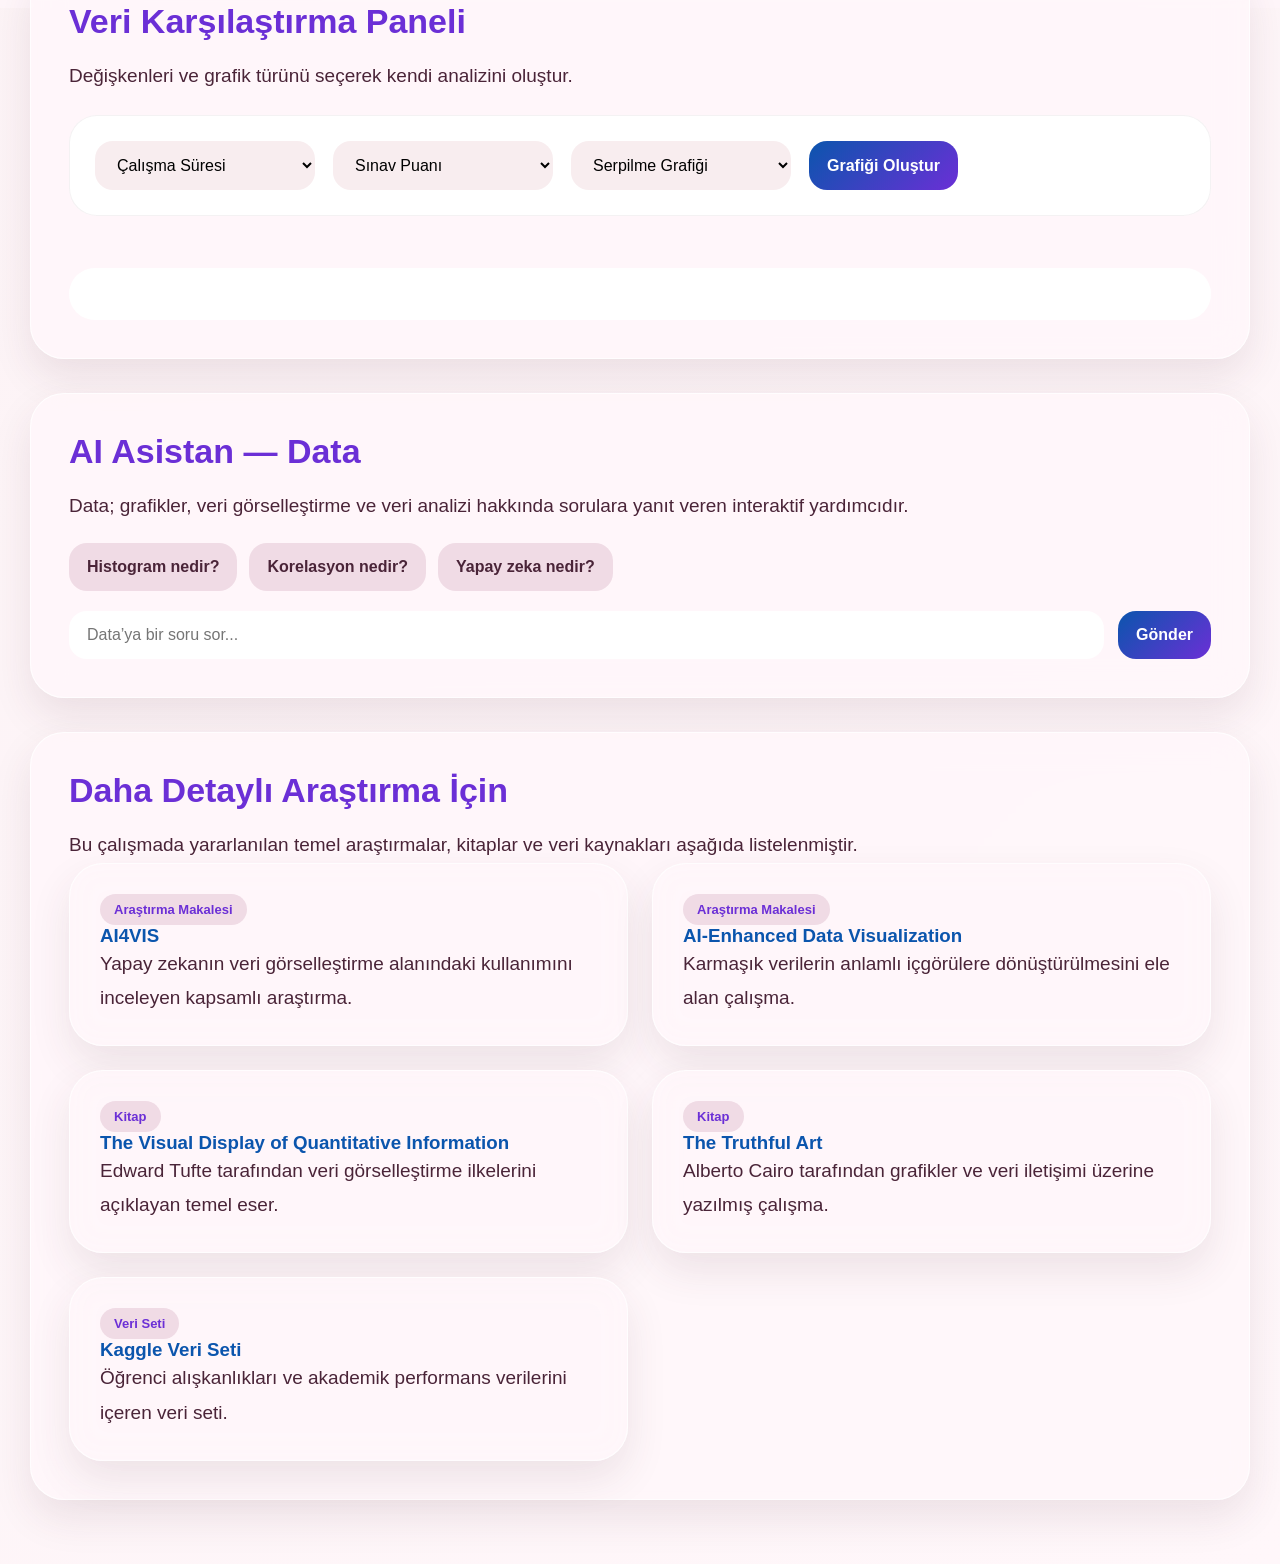
==== commit c1c116d9: "Update index.html" ====
--- a/index.html
+++ b/index.html
@@ -6,8 +6,7 @@
   <title>Veriden İçgörüye</title>
   <link rel="stylesheet" href="./style.css">
   <script src="https://cdn.plot.ly/plotly-2.35.2.min.js"></script>
-  <script src="data.js"></script>
-  <script src="script.js" defer></script>
+  <script src="./script.js" defer></script>
 </head>
 
 <body>
@@ -129,18 +128,36 @@
 
       <div class="compare-panel">
         <select id="xSelect">
-          <option value="study_hours_per_day">Çalışma Süresi</option>
-          <option value="social_media_hours">Sosyal Medya</option>
-          <option value="sleep_hours">Uyku Süresi</option>
-          <option value="motivation_level">Motivasyon</option>
-        </select>
-
+  <option value="study_hours_per_day">Çalışma Süresi</option>
+  <option value="social_media_hours">Sosyal Medya Süresi</option>
+  <option value="netflix_hours">Netflix Süresi</option>
+  <option value="attendance_percentage">Devam Oranı</option>
+  <option value="sleep_hours">Uyku Süresi</option>
+  <option value="exercise_frequency">Egzersiz Sıklığı</option>
+  <option value="mental_health_rating">Ruh Sağlığı</option>
+  <option value="previous_gpa">Önceki Not Ortalaması</option>
+  <option value="stress_level">Stres Düzeyi</option>
+  <option value="screen_time">Ekran Süresi</option>
+  <option value="motivation_level">Motivasyon</option>
+  <option value="exam_anxiety_score">Sınav Kaygısı</option>
+  <option value="time_management_score">Zaman Yönetimi</option>
+  <option value="exam_score">Sınav Puanı</option>
+</select>
         <select id="ySelect">
-          <option value="exam_score">Sınav Puanı</option>
-          <option value="stress_level">Stres Düzeyi</option>
-          <option value="mental_health_rating">Ruh Sağlığı</option>
-          <option value="screen_time">Ekran Süresi</option>
-        </select>
+  <option value="exam_score">Sınav Puanı</option>
+  <option value="previous_gpa">Önceki Not Ortalaması</option>
+  <option value="motivation_level">Motivasyon</option>
+  <option value="exam_anxiety_score">Sınav Kaygısı</option>
+  <option value="mental_health_rating">Ruh Sağlığı</option>
+  <option value="time_management_score">Zaman Yönetimi</option>
+  <option value="stress_level">Stres Düzeyi</option>
+  <option value="screen_time">Ekran Süresi</option>
+  <option value="attendance_percentage">Devam Oranı</option>
+  <option value="sleep_hours">Uyku Süresi</option>
+  <option value="study_hours_per_day">Çalışma Süresi</option>
+  <option value="social_media_hours">Sosyal Medya Süresi</option>
+  <option value="netflix_hours">Netflix Süresi</option>
+</select>
 
         <select id="chartSelect">
           <option value="scatter">Serpilme Grafiği</option>
